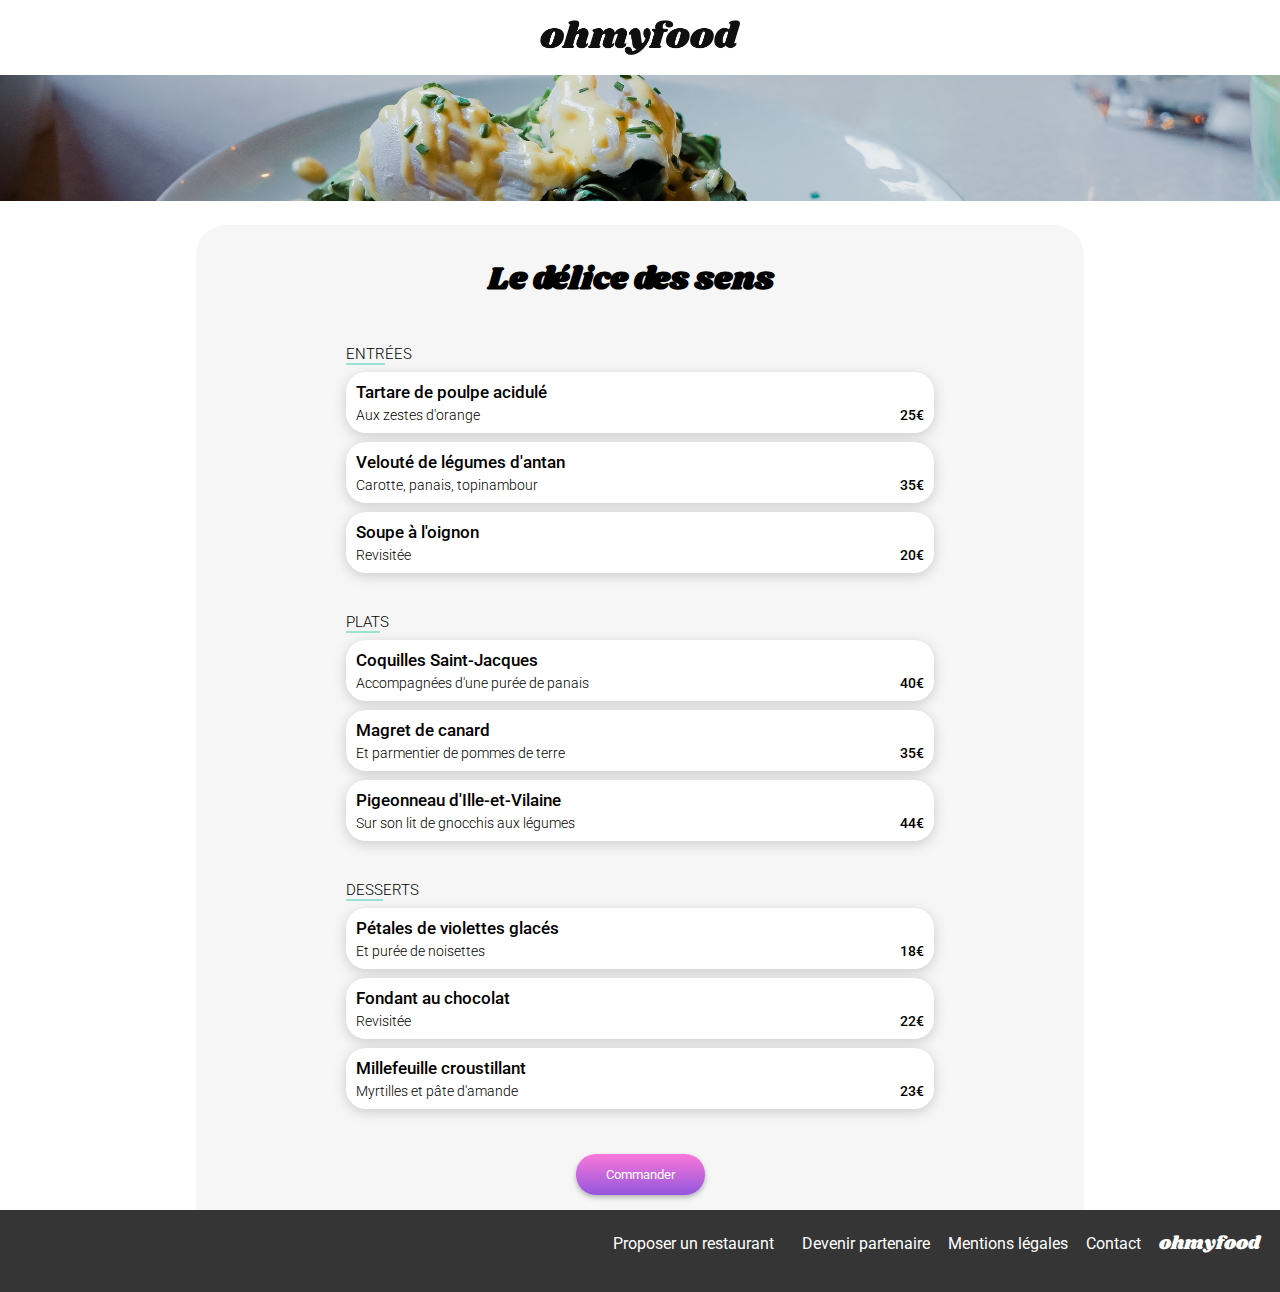
==== a-la-francaise.html @ 3b5883e7 "Intégration pages restaurants" ====
<!DOCTYPE html>
<html lang="fr">
<head>
   <meta charset="UTF-8">
   <meta name="viewport" content="width=device-width, initial-scale=1.0">
   <link rel="stylesheet" href="https://cdnjs.cloudflare.com/ajax/libs/font-awesome/6.2.1/css/all.min.css" integrity="sha512-MV7K8+y+gLIBoVD59lQIYicR65iaqukzvf/nwasF0nqhPay5w/9lJmVM2hMDcnK1OnMGCdVK+iQrJ7lzPJQd1w==" crossorigin="anonymous" referrerpolicy="no-referrer" />
   <link rel="preconnect" href="https://fonts.googleapis.com">
   <link rel="preconnect" href="https://fonts.gstatic.com" crossorigin>
   <link href="https://fonts.googleapis.com/css2?family=Shrikhand&display=swap" rel="stylesheet">
   <link href="https://fonts.googleapis.com/css2?family=Roboto:ital,wght@0,100;0,300;0,400;0,500;0,700;0,900;1,100;1,300;1,400;1,500;1,700;1,900&display=swap" rel="stylesheet">
   <title>Ohmyfood</title>
   <link rel="stylesheet" type="text/css" href="/sass/restaurants.css">
</head>
<body class="margin-reset">
   <div class="main-container">
      <header class="header center white-background">
         <i class="fa-solid fa-arrow-left header__return title"></i>
         <img class="header__logo" src="images/logo/ohmyfood.png" alt="Logo">
      </header>
      <section class="heading">
         <img class="heading__img" src="images/restaurants/toa-heftiba-DQKerTsQwi0-unsplash.jpg" alt="Photo restaurant">
      </section>
      <section class="menu">
         <div class="menu-container">
            <div class="menu-heading">
               <h1 class="menu-heading__name">Le délice des sens</h1>
               <div class="restaurant-heart"><i class="fa-regular fa-heart"></i></div>
            </div>
            <article class="m-course">
               <h2 class="m-course__title margin-reset font-thin left"><span>Entr</span>ées</h2>
               <div class="m-content round-border">
                  <div class="m-title font-bold">Tartare de poulpe acidulé</div>
                  <div class="m-sub font-thin">Aux zestes d'orange</div>
                  <div class="m-price font-bold">25€</div>
               </div>
               <div class="m-content round-border">
                  <div class="m-title font-bold">Velouté de légumes d'antan</div>
                  <div class="m-sub font-thin">Carotte, panais, topinambour</div>
                  <div class="m-price font-bold">35€</div>
               </div>
               <div class="m-content round-border">
                  <div class="m-title font-bold">Soupe à l'oignon</div>
                  <div class="m-sub font-thin">Revisitée</div>
                  <div class="m-price font-bold">20€</div>
               </div>
            </article>
            <article class="m-course">
               <h2 class="m-course__title margin-reset font-thin left"><span>Plat</span>s</h2>
               <div class="m-content round-border">
                  <div class="m-title font-bold">Coquilles Saint-Jacques</div>
                  <div class="m-sub font-thin">Accompagnées d'une purée de panais</div>
                  <div class="m-price font-bold">40€</div>
               </div>
               <div class="m-content round-border">
                  <div class="m-title font-bold">Magret de canard</div>
                  <div class="m-sub font-thin">Et parmentier de pommes de terre</div>
                  <div class="m-price font-bold">35€</div>
               </div>
               <div class="m-content round-border">
                  <div class="m-title font-bold">Pigeonneau d'Ille-et-Vilaine</div>
                  <div class="m-sub font-thin">Sur son lit de gnocchis aux légumes</div>
                  <div class="m-price font-bold">44€</div>
               </div>
            </article>
            <article class="m-course">
               <h2 class="m-course__title margin-reset font-thin left"><span>Dess</span>erts</h2>
               <div class="m-content round-border">
                  <div class="m-title font-bold">Pétales de violettes glacés</div>
                  <div class="m-sub font-thin">Et purée de noisettes</div>
                  <div class="m-price font-bold">18€</div>
               </div>
               <div class="m-content round-border">
                  <div class="m-title font-bold">Fondant au chocolat</div>
                  <div class="m-sub font-thin">Revisitée</div>
                  <div class="m-price font-bold">22€</div>
               </div>
               <div class="m-content round-border">
                  <div class="m-title font-bold">Millefeuille croustillant</div>
                  <div class="m-sub font-thin">Myrtilles et pâte d'amande</div>
                  <div class="m-price font-bold">23€</div>
               </div>
            </article>
            <div class="btn font-white round-border btn--padding">Commander</div>
         </div>
      </section>
      <footer>
         <div class="footer-container font-white left">
            <h3 class="footer-container__logo font-bold margin-reset">ohmyfood</h3>
            <p class="margin-reset footer-container__text"><i class="fa-solid fa-utensils footer-container__icon"></i>Proposer un restaurant</p>
            <p class="margin-reset footer-container__text"><i class="fa-solid fa-handshake-angle footer-container__icon"></i>Devenir partenaire</p>
            <p class="margin-reset footer-container__text">Mentions légales</p>
            <a href="mailto:someone@example.com" class="margin-reset footer-container__text font-white no-decoration">Contact</a>
         </div>
   </footer>
   </div>
</body>
</html>
---- sass/restaurants.css ----
.center {
  text-align: center;
}

.left {
  text-align: left;
}

.margin-reset {
  margin: 0;
}

.font-bold {
  font-weight: 500;
}

.font-thin {
  font-weight: 300;
}

.font-white {
  color: #ffffff;
}

.no-decoration {
  text-decoration: none;
}

.round-border {
  border-radius: 20px;
}

body {
  text-align: center;
}

.main-container {
  width: 100%;
  box-sizing: border-box;
}

* {
  font-family: "Roboto", sans-serif;
}

/* Header */
.header {
  padding: 15px;
  display: grid;
  justify-content: center;
  align-items: center;
  grid-template-columns: 0fr 0fr;
  position: relative;
  z-index: 2;
  box-shadow: 0em 0.2em 0.4em rgba(0, 0, 0, 0.28);
}
.header__logo {
  width: 150px;
}
@media (min-width: 425.5px) {
  .header__logo {
    width: 200px;
  }
}
.header__return {
  color: #353535;
  position: absolute;
  left: 30px;
}
@media (min-width: 425.5px) {
  .header {
    box-shadow: none;
    padding: 20px;
  }
}

/* Footer */
.footer-container {
  background-color: #353535;
  padding: 20px;
  display: flex;
  flex-direction: column;
  justify-content: flex-start;
  gap: 0.6vh;
}
.footer-container__logo {
  font-family: "Shrikhand", serif;
  margin-bottom: 15px;
}
@media (min-width: 768px) {
  .footer-container__logo {
    order: 5;
  }
}
.footer-container__icon {
  margin-right: 10px;
}
@media (min-width: 768px) {
  .footer-container {
    flex-direction: row;
    align-items: baseline;
    justify-content: flex-end;
    gap: 2vh;
  }
}

@-webkit-keyframes fade-in-left {
  0% {
    -webkit-transform: translateX(-50px);
    transform: translateX(-50px);
    opacity: 0;
  }
  100% {
    -webkit-transform: translateX(0);
    transform: translateX(0);
    opacity: 1;
  }
}
@keyframes fade-in-left {
  0% {
    -webkit-transform: translateX(-50px);
    transform: translateX(-50px);
    opacity: 0;
  }
  100% {
    -webkit-transform: translateX(0);
    transform: translateX(0);
    opacity: 1;
  }
}
@keyframes dots-7ar3yq {
  20% {
    background-position: 0% 0%, 50% 50%, 100% 50%;
  }
  40% {
    background-position: 0% 100%, 50% 0%, 100% 50%;
  }
  60% {
    background-position: 0% 50%, 50% 100%, 100% 0%;
  }
  80% {
    background-position: 0% 50%, 50% 50%, 100% 100%;
  }
}
@keyframes fadeOut {
  10% {
    opacity: 1;
  }
  40% {
    opacity: 1;
  }
  80% {
    opacity: 1;
  }
  100% {
    opacity: 0;
  }
}
/* Heading */
.heading {
  width: 100%;
  height: 14%;
  position: absolute;
  z-index: -1;
}
.heading__img {
  object-fit: cover;
  width: 100%;
  height: 100%;
}

/* Menu */
.menu {
  background-color: #f6f6f6;
  position: relative;
  margin: 150px auto auto auto;
  border-radius: 30px 30px 0 0;
}
.menu__container {
  width: 100%;
}
@media (min-width: 525px) {
  .menu {
    padding: 0 60px;
  }
}
@media (min-width: 768px) {
  .menu {
    padding: 0 60px;
    width: 60%;
  }
}

@media (min-width: 1024.5px) {
  .menu-container {
    padding: 0 80px;
  }
}

.menu-heading {
  display: flex;
  flex-direction: row;
  align-items: center;
  gap: 2vh;
  justify-content: center;
  padding: 10px 19px;
}
.menu-heading__name {
  font-family: "Shrikhand", serif;
}
.menu-heading .fa-heart {
  font-size: 20px;
  transition: 500ms cubic-bezier(0.31, 0.69, 0.17, 0.87);
}
.menu-heading .fa-heart:hover {
  background: linear-gradient(0deg, #9356DC 0%, #FF79DA 105%);
  background-clip: text;
  color: transparent;
  font-weight: 700;
  cursor: pointer;
}

.m-course {
  padding: 10px;
  display: flex;
  flex-direction: column;
  gap: 1vh;
  margin-bottom: 20px;
}
.m-course__title {
  text-transform: uppercase;
  font-size: 15px;
}
.m-course__title span {
  text-decoration: underline #99E2D0;
  text-underline-position: under;
  text-decoration-thickness: 0.1em;
}
.m-course:nth-child(2) {
  animation: fade-in-left 0.6s cubic-bezier(0.215, 0.61, 0.355, 1) both;
}
.m-course:nth-child(3) {
  animation: fade-in-left 0.6s cubic-bezier(0.215, 0.61, 0.355, 1) both;
  animation-delay: 0.2s;
}
.m-course:nth-child(4) {
  animation: fade-in-left 0.6s cubic-bezier(0.215, 0.61, 0.355, 1) both;
  animation-delay: 0.4s;
}

.m-content {
  background-color: #ffffff;
  display: grid;
  justify-content: center;
  align-items: center;
  grid-template-areas: "mtitle mprice" "msub mprice";
  grid-template-columns: 4fr 0.5fr;
  grid-auto-rows: auto;
  grid-gap: 5px;
  padding: 10px;
  justify-items: start;
  box-shadow: 0em 0.2em 0.8em rgba(0, 0, 0, 0.168627451);
  position: relative;
  overflow: hidden;
}
.m-content:hover::after {
  opacity: 1;
  transform: translateX(0px);
}
.m-content:hover .m-price {
  margin-right: 70px;
}
.m-content::after {
  content: "\f058";
  font-family: FontAwesome;
  position: absolute;
  background-color: #99E2D0;
  color: #ffffff;
  font-size: 20px;
  padding: 21px;
  border-radius: 0 20px 20px 0;
  right: 0;
  top: 0;
  transform: translateX(62px);
  transition: 400ms ease-in-out;
}

.m-title {
  grid-area: mtitle;
  font-size: 17px;
  overflow: hidden;
  white-space: nowrap;
  text-overflow: ellipsis;
  width: 100%;
  text-align: left;
}

.m-sub {
  grid-area: msub;
  font-size: 14px;
  overflow: hidden;
  white-space: nowrap;
  text-overflow: ellipsis;
  width: 100%;
  text-align: left;
}

.m-price {
  grid-area: mprice;
  font-size: 14px;
  align-self: end;
  justify-self: end;
  transition: 400ms ease-in-out;
}

.btn {
  display: inline-flex;
  background: linear-gradient(0deg, #9356DC 0%, #FF79DA 105%);
  box-shadow: 0em 0.2em 0.4em rgba(0, 0, 0, 0.28);
  position: relative;
  z-index: 1;
  padding: 13px;
  font-size: 13px;
  margin: 15px;
}
.btn:hover::after {
  opacity: 1;
}
.btn::after {
  content: "";
  position: absolute;
  top: 0;
  right: 0;
  bottom: 0;
  left: 0;
  background: linear-gradient(0deg, #a16be0 0%, #ff93e1 105%);
  box-shadow: 0em 0.2em 0.6em rgba(0, 0, 0, 0.28);
  border-radius: 60px;
  opacity: 0;
  z-index: -1;
  transition: opacity 400ms cubic-bezier(0.31, 0.69, 0.17, 0.87);
}
.btn--padding {
  padding: 13px 30px;
}/*# sourceMappingURL=restaurants.css.map */
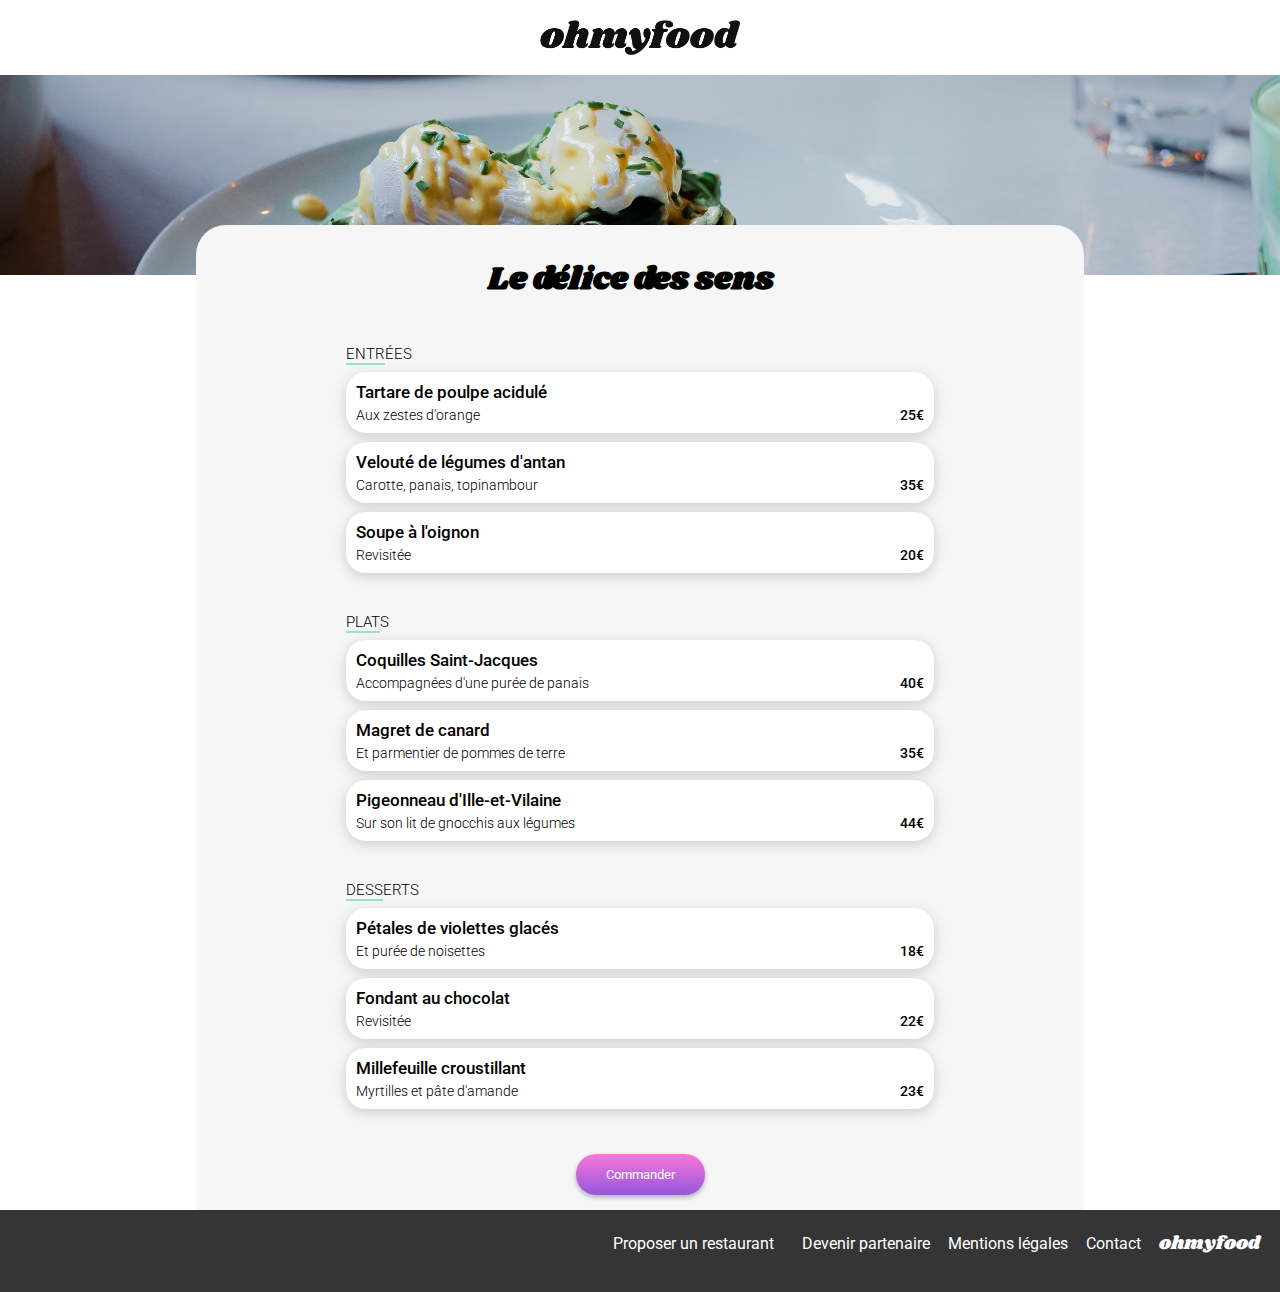
==== commit 3cb8b202: "Correction" ====
--- a/a-la-francaise.html
+++ b/a-la-francaise.html
@@ -14,7 +14,7 @@
 <body class="margin-reset">
    <div class="main-container">
       <header class="header center white-background">
-         <i class="fa-solid fa-arrow-left header__return title"></i>
+         <a href="index.html" class="header__return"><i class="fa-solid fa-arrow-left"></i></a>
          <img class="header__logo" src="images/logo/ohmyfood.png" alt="Logo">
       </header>
       <section class="heading">
--- a/sass/restaurants.css
+++ b/sass/restaurants.css
@@ -145,28 +145,33 @@
 @keyframes fadeOut {
   10% {
     opacity: 1;
+    z-index: 9999999;
   }
   40% {
     opacity: 1;
+    z-index: 9999999;
   }
   80% {
     opacity: 1;
+    z-index: 9999999;
   }
   100% {
     opacity: 0;
+    display: none;
+    z-index: -1;
   }
 }
 /* Heading */
 .heading {
   width: 100%;
-  height: 14%;
+  height: 200px;
   position: absolute;
   z-index: -1;
 }
 .heading__img {
   object-fit: cover;
   width: 100%;
-  height: 100%;
+  height: 200px;
 }
 
 /* Menu */
@@ -339,6 +344,7 @@
   opacity: 0;
   z-index: -1;
   transition: opacity 400ms cubic-bezier(0.31, 0.69, 0.17, 0.87);
+  cursor: pointer;
 }
 .btn--padding {
   padding: 13px 30px;
